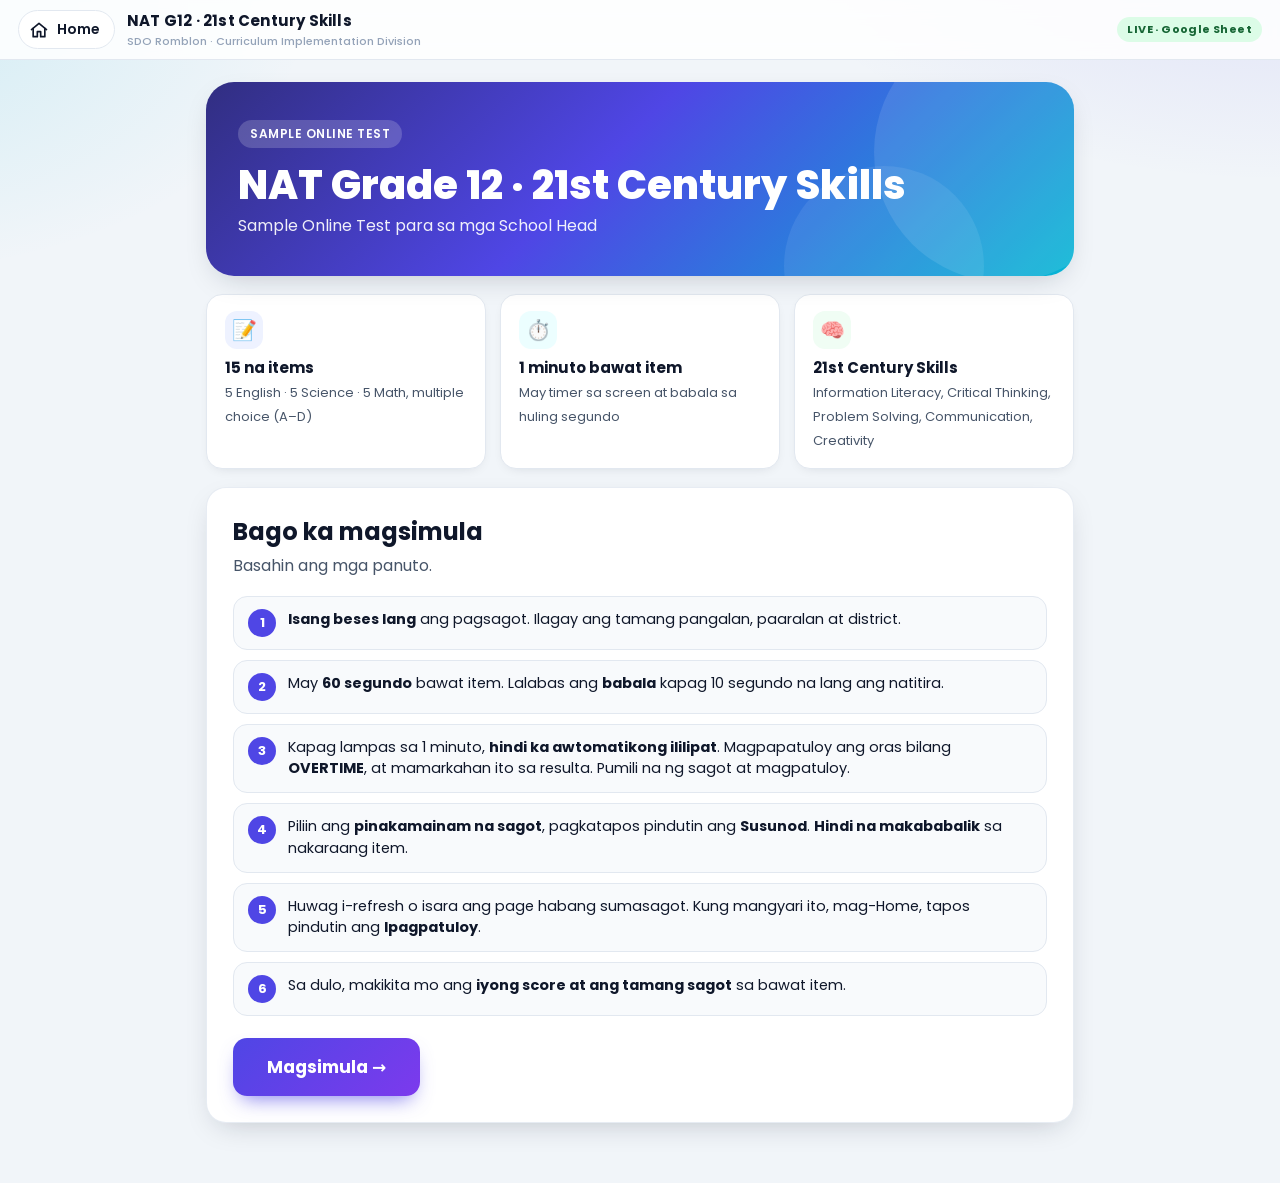
==== index.html @ 3cacc832 "Add files via upload" ====
<!doctype html>
<html lang="fil">
<head>
<meta charset="utf-8">
<meta name="viewport" content="width=device-width,initial-scale=1">
<title>NAT Grade 12 · 21st Century Skills — Sample Online Test</title>
<link rel="stylesheet" href="style.css">
</head>
<body>

<header class="topbar">
  <a class="home-btn" id="homeBtn" href="#" aria-label="Home">
    <svg viewBox="0 0 24 24" fill="none" stroke="currentColor" stroke-width="2" stroke-linecap="round" stroke-linejoin="round"><path d="M3 11.5 12 4l9 7.5"/><path d="M5 10v10h5v-6h4v6h5V10"/></svg>
    Home
  </a>
  <div class="brand">NAT G12 · 21st Century Skills<small id="evt"></small></div>
  <div class="spacer"></div>
  <span class="badge" id="modeBadge"></span>
</header>

<main class="wrap">

  <!-- ============ 1. INSTRUCTIONS (unang pahina) ============ -->
  <section id="s-intro">
    <div class="hero">
      <span class="tag" id="heroTag">SAMPLE ONLINE TEST</span>
      <h1 id="heroTitle"></h1>
      <p id="heroSub"></p>
    </div>

    <div class="grid3">
      <div class="mini"><div class="ico" style="background:#eef2ff">📝</div><b>15 na items</b><span>5 English · 5 Science · 5 Math, multiple choice (A–D)</span></div>
      <div class="mini"><div class="ico" style="background:#ecfeff">⏱️</div><b id="miniTime">1 minuto bawat item</b><span>May timer sa screen at babala sa huling segundo</span></div>
      <div class="mini"><div class="ico" style="background:#f0fdf4">🧠</div><b>21st Century Skills</b><span>Information Literacy, Critical Thinking, Problem Solving, Communication, Creativity</span></div>
    </div>

    <div class="card" style="margin-top:18px">
      <h2 style="margin:0 0 4px">Bago ka magsimula</h2>
      <p style="margin:0;color:var(--ink2)">Basahin ang mga panuto.</p>
      <ul class="rules">
        <li><i>1</i><div><b>Isang beses lang</b> ang pagsagot. Ilagay ang tamang pangalan, paaralan at district.</div></li>
        <li><i>2</i><div>May <b id="r60">60 segundo</b> bawat item. Lalabas ang <b>babala</b> kapag <span id="rWarn">10</span> segundo na lang ang natitira.</div></li>
        <li><i>3</i><div>Kapag lampas sa 1 minuto, <b>hindi ka awtomatikong ililipat</b>. Magpapatuloy ang oras bilang <b>OVERTIME</b>, at mamarkahan ito sa resulta. Pumili na ng sagot at magpatuloy.</div></li>
        <li><i>4</i><div>Piliin ang <b>pinakamainam na sagot</b>, pagkatapos pindutin ang <b>Susunod</b>. <b>Hindi na makababalik</b> sa nakaraang item.</div></li>
        <li><i>5</i><div>Huwag i-refresh o isara ang page habang sumasagot. Kung mangyari ito, mag-Home, tapos pindutin ang <b>Ipagpatuloy</b>.</div></li>
        <li><i>6</i><div>Sa dulo, makikita mo ang <b>iyong score at ang tamang sagot</b> sa bawat item.</div></li>
      </ul>

      <div id="resumeBox" class="hide" style="margin-top:18px;padding:16px;border-radius:16px;background:#fffbeb;border:1px solid #fde68a">
        <b>May hindi pa tapos na test:</b> <span id="resumeWho"></span>
        <div style="margin-top:10px;display:flex;gap:10px;flex-wrap:wrap">
          <button class="btn" id="btnResume">▶ Ipagpatuloy</button>
          <button class="btn ghost" id="btnDiscard">Magsimula ng bago</button>
        </div>
      </div>

      <div style="margin-top:22px"><button class="btn big" id="btnStart">Magsimula →</button></div>
    </div>
  </section>

  <!-- ============ 2. REGISTRATION ============ -->
  <section id="s-reg" class="hide">
    <div class="card">
      <h2 style="margin:0 0 4px">Sino ka?</h2>
      <p style="margin:0 0 6px;color:var(--ink2)">Gagamitin ito para sa buod ng resulta ng buong klase.</p>
      <div class="field"><label for="fName">Buong pangalan</label><input id="fName" autocomplete="name" placeholder="hal. Juan D. Dela Cruz"></div>
      <div class="field"><label for="fDistrict">District</label><select id="fDistrict"><option value="">— Pumili —</option></select></div>
      <div class="field"><label for="fSchool">Paaralan</label><input id="fSchool" placeholder="Pangalan ng paaralan"></div>
      <div class="err" id="regErr"></div>
      <div style="display:flex;gap:10px;margin-top:6px">
        <button class="btn ghost" id="btnBack">← Bumalik</button>
        <button class="btn green big" id="btnGo">Simulan ang test ▶</button>
      </div>
    </div>
  </section>

  <!-- ============ 3. TEST ============ -->
  <section id="s-test" class="hide">
    <div class="card">
      <div class="pips" id="pips"></div>
      <div class="thead">
        <span class="itemno" id="itemNo"></span>
        <span class="chip" id="chipSubj"></span>
        <div class="timer" id="timer">
          <div class="tlabel">Natitirang<br>oras</div>
          <div class="ring">
            <svg viewBox="0 0 80 80"><circle class="bg" cx="40" cy="40" r="34" fill="none" stroke-width="8"/><circle class="fg" id="ringFg" cx="40" cy="40" r="34" fill="none" stroke-width="8" stroke-linecap="round"/></svg>
            <div class="t" id="tText">1:00</div>
          </div>
        </div>
      </div>
      <div class="banner" id="banner"></div>
      <div class="skillrow" id="skillRow"></div>
      <div class="stem" id="stem"></div>
      <div class="opts" id="opts"></div>
      <div class="foot">
        <button class="btn" id="btnNext" disabled>Susunod →</button>
        <span class="hint" id="hint">Pumili muna ng sagot.</span>
      </div>
    </div>
  </section>

  <!-- ============ 4. RESULT ============ -->
  <section id="s-result" class="hide">
    <div class="card">
      <h2 style="margin:0 0 4px">Tapos na, <span id="resName"></span>! 🎉</h2>
      <p style="margin:0 0 18px;color:var(--ink2)">Naipadala na ang iyong sagot. Narito ang iyong score.</p>
      <div class="score">
        <div class="bigscore"><span id="resScore">0</span><small>/15</small></div>
        <div class="bars" id="resBars"></div>
      </div>
      <h3 style="margin:26px 0 4px">Ayon sa 21st Century Skill</h3>
      <div class="bars" id="resSkill"></div>
      <div style="margin-top:22px"><button class="btn ghost" id="btnNew">⌂ Tapos na, bumalik sa Home</button></div>
    </div>
    <h3 style="margin:26px 4px 0">Review: iyong sagot at ang tamang sagot</h3>
    <div id="review"></div>
  </section>
</main>

<div class="modal hide" id="mHome">
  <div class="box">
    <h3>Aalis ka ba sa test?</h3>
    <p style="margin:0;color:var(--ink2)">Tuloy pa rin ang takbo ng oras ng kasalukuyang item. Puwede kang bumalik at pindutin ang <b>Ipagpatuloy</b>.</p>
    <div class="row"><button class="btn ghost" id="mStay">Manatili</button><button class="btn" id="mLeave">Umalis</button></div>
  </div>
</div>

<script src="config.js"></script>
<script src="items.js"></script>
<script src="api.js"></script>
<script>
(function(){
  const C = window.CONFIG, ITEMS = window.ITEMS, N = ITEMS.length, KEY = "nat21_state_v1";
  const $ = id => document.getElementById(id);
  let st = null, tick = null, queue = Promise.resolve();

  /* ---------- setup ---------- */
  $("evt").textContent = C.EVENT;
  $("heroTitle").textContent = C.TITLE;
  $("heroSub").textContent = C.SUBTITLE;
  $("miniTime").textContent = (C.SECONDS_PER_ITEM === 60 ? "1 minuto" : C.SECONDS_PER_ITEM + " segundo") + " bawat item";
  $("r60").textContent = C.SECONDS_PER_ITEM + " segundo";
  $("rWarn").textContent = C.WARN_AT;
  const mb = $("modeBadge");
  mb.textContent = Api.mode === "live" ? "LIVE · Google Sheet" : "DEMO MODE";
  mb.className = "badge " + (Api.mode === "live" ? "live" : "demo");
  C.DISTRICTS.forEach(d => { const o = document.createElement("option"); o.value = o.textContent = d; $("fDistrict").appendChild(o); });

  function save(){ localStorage.setItem(KEY, JSON.stringify(st)); }
  function load(){ try { st = JSON.parse(localStorage.getItem(KEY) || "null"); } catch(e){ st = null; } }
  function show(id){
    ["s-intro","s-reg","s-test","s-result"].forEach(s => $(s).classList.toggle("hide", s !== id));
    window.scrollTo(0,0);
    if (id !== "s-test") stopTick();
  }
  function enqueue(ev){ queue = queue.then(() => Api.sendRetry(ev, 4)); return queue; }
  function progressEv(){
    return { event:"progress", id:st.id, current:st.idx, answers:st.answers, times:st.times, score:Api.scoreOf(st.answers).total };
  }

  /* ---------- intro / resume ---------- */
  function refreshIntro(){
    load();
    const box = $("resumeBox");
    if (st && st.phase === "test") {
      box.classList.remove("hide");
      $("resumeWho").textContent = st.name + " (item " + (st.idx+1) + " ng " + N + ")";
    } else if (st && st.phase === "done") {
      box.classList.remove("hide");
      $("resumeWho").textContent = st.name + " (tapos na, makikita ang resulta)";
      $("btnResume").textContent = "Tingnan ang resulta";
    } else box.classList.add("hide");
    show("s-intro");
  }
  $("btnStart").onclick = () => show("s-reg");
  $("btnBack").onclick = () => show("s-intro");
  $("btnDiscard").onclick = () => { localStorage.removeItem(KEY); st = null; $("btnResume").textContent = "▶ Ipagpatuloy"; refreshIntro(); };
  $("btnResume").onclick = () => { if (!st) return; if (st.phase === "done") renderResult(); else { show("s-test"); renderItem(); startTick(); } };
  $("btnNew").onclick = () => { localStorage.removeItem(KEY); st = null; $("btnResume").textContent = "▶ Ipagpatuloy"; refreshIntro(); };

  /* Home button: may kumpirmasyon habang nasa test */
  $("homeBtn").onclick = e => {
    e.preventDefault();
    if (!$("s-test").classList.contains("hide")) $("mHome").classList.remove("hide");
    else refreshIntro();
  };
  $("mStay").onclick = () => $("mHome").classList.add("hide");
  $("mLeave").onclick = () => { $("mHome").classList.add("hide"); refreshIntro(); };

  /* ---------- register & start ---------- */
  $("btnGo").onclick = () => {
    const name = $("fName").value.trim(), district = $("fDistrict").value, school = $("fSchool").value.trim();
    if (name.length < 3) return $("regErr").textContent = "Ilagay ang buong pangalan.";
    if (!district) return $("regErr").textContent = "Pumili ng district.";
    if (school.length < 3) return $("regErr").textContent = "Ilagay ang pangalan ng paaralan.";
    $("regErr").textContent = "";
    const id = "P" + Date.now().toString(36) + Math.random().toString(36).slice(2,6);
    st = { id, name, school, district, phase:"test", idx:0, answers:Array(N).fill(""), times:Array(N).fill(null), itemStart:Date.now(), startedAt:Date.now() };
    save();
    enqueue({ event:"register", id, name, school, district });
    enqueue(progressEv());
    show("s-test"); renderItem(); startTick();
  };

  /* ---------- render item ---------- */
  function renderItem(){
    const i = st.idx, it = ITEMS[i];
    $("pips").innerHTML = ITEMS.map((_, k) => `<div class="pip ${k < i ? "done" : k === i ? "cur" : ""}"></div>`).join("");
    $("itemNo").textContent = `Item ${i+1} ng ${N}`;
    const cs = $("chipSubj"); cs.textContent = it.subject === "Math" ? "Mathematics" : it.subject; cs.className = "chip " + it.subject;
    $("skillRow").innerHTML = `<span class="chip soft">21st Century Skill: ${it.skill}</span><span class="chip soft">Sub-skill: ${it.subskill}</span><span class="chip soft">Content: ${it.content}</span>`;
    $("stem").innerHTML = it.stem;
    $("opts").innerHTML = it.options.map((t, k) => {
      const L = "ABCD"[k];
      return `<button class="opt ${st.answers[i] === L ? "sel" : ""}" data-l="${L}"><span class="L">${L}</span><span>${t}</span></button>`;
    }).join("");
    document.querySelectorAll(".opt").forEach(b => b.onclick = () => choose(b.dataset.l));
    const last = i === N - 1;
    $("btnNext").textContent = last ? "Isumite ang test ✓" : "Susunod →";
    $("btnNext").disabled = !st.answers[i];
    $("hint").textContent = st.answers[i] ? "Puwede mo pang baguhin ang sagot bago pindutin ang Susunod." : "Pumili muna ng sagot.";
    tickOnce();
  }

  function choose(L){
    st.answers[st.idx] = L; save();
    document.querySelectorAll(".opt").forEach(b => b.classList.toggle("sel", b.dataset.l === L));
    $("btnNext").disabled = false;
    $("hint").textContent = "Puwede mo pang baguhin ang sagot bago pindutin ang Susunod.";
    enqueue(progressEv());              // para makita agad sa live dashboard
  }

  $("btnNext").onclick = () => {
    if (!st.answers[st.idx]) return;
    const i = st.idx;
    st.times[i] = Math.round((Date.now() - st.itemStart) / 1000);
    if (i === N - 1) return finish();
    st.idx++; st.itemStart = Date.now(); save();
    enqueue(progressEv());
    renderItem();
  };

  /* ---------- timer ---------- */
  function startTick(){ stopTick(); tick = setInterval(tickOnce, 250); }
  function stopTick(){ if (tick) clearInterval(tick); tick = null; }
  function fmt(s){ s = Math.max(0, s); return Math.floor(s/60) + ":" + String(s%60).padStart(2,"0"); }
  function tickOnce(){
    if (!st || st.phase !== "test") return;
    const total = C.SECONDS_PER_ITEM;
    const elapsed = (Date.now() - st.itemStart) / 1000;
    const left = Math.ceil(total - elapsed);
    const box = $("timer"), banner = $("banner"), txt = $("tText"), fg = $("ringFg");
    const CIRC = 2 * Math.PI * 34;
    fg.style.strokeDasharray = CIRC;
    fg.style.strokeDashoffset = CIRC * (1 - Math.max(0, Math.min(1, (total - elapsed) / total)));
    box.classList.remove("caution","warn","over");
    banner.className = "banner";
    if (left > C.CAUTION_AT) { txt.textContent = fmt(left); banner.textContent = ""; }
    else if (left > C.WARN_AT) {
      box.classList.add("caution"); txt.textContent = fmt(left);
      banner.className = "banner caution"; banner.textContent = "⏳ Malapit nang maubos ang 1 minuto para sa item na ito.";
    } else if (left > 0) {
      box.classList.add("warn"); txt.textContent = fmt(left);
      banner.className = "banner warn"; banner.textContent = "⏰ " + left + " segundo na lang! Pumili na ng sagot.";
    } else {
      box.classList.add("over"); txt.textContent = "+" + Math.round(-left);
      banner.className = "banner over"; banner.textContent = "⚠️ OVERTIME: lampas na sa " + total + " segundo. Pumili ng sagot at pindutin ang Susunod.";
    }
  }

  /* ---------- finish & result ---------- */
  function finish(){
    stopTick();
    const sc = Api.scoreOf(st.answers);
    st.phase = "done"; st.score = sc.total; st.by = sc.by;
    st.totalSecs = st.times.reduce((a, b) => a + (b || 0), 0);
    save();
    enqueue({ event:"finish", id:st.id, answers:st.answers, times:st.times, score:sc.total,
              eng:sc.by.English, sci:sc.by.Science, math:sc.by.Math, totalSecs:st.totalSecs });
    renderResult();
  }

  function barHTML(label, val, max, color){
    const pct = Math.round(val / max * 100);
    return `<div class="bar"><div class="lbl"><span>${label}</span><span>${val}/${max} · ${pct}%</span></div><div class="tr"><div class="fl" style="width:${pct}%;background:${color}"></div></div></div>`;
  }
  function renderResult(){
    show("s-result");
    $("resName").textContent = st.name.split(" ")[0];
    const sc = Api.scoreOf(st.answers);
    $("resScore").textContent = sc.total;
    const col = { English:"var(--eng)", Science:"var(--sci)", Math:"var(--mat)" };
    $("resBars").innerHTML = window.SUBJECTS.map(s => barHTML(s === "Math" ? "Mathematics" : s, sc.by[s], ITEMS.filter(x => x.subject === s).length, col[s])).join("");
    const skills = {};
    ITEMS.forEach((it, i) => { const k = skills[it.skill] = skills[it.skill] || { c:0, n:0 }; k.n++; if (st.answers[i] === it.key) k.c++; });
    $("resSkill").innerHTML = Object.keys(skills).map(k => barHTML(k, skills[k].c, skills[k].n, "var(--brand)")).join("");
    $("review").innerHTML = ITEMS.map((it, i) => {
      const a = st.answers[i], ok = a === it.key, t = st.times[i];
      const ot = t != null && t > C.SECONDS_PER_ITEM;
      const txt = L => L ? `${L}. ${it.options["ABCD".indexOf(L)]}` : "(walang sagot)";
      return `<div class="rev ${ok ? "ok" : "no"}"><h4><span class="chip ${it.subject}">${it.subject}</span> Item ${i+1} · ${it.skill}
        <span class="tag ${ok ? "ok" : "no"}">${ok ? "TAMA" : "MALI"}</span>${ot ? `<span class="tag ot">OVERTIME ${t}s</span>` : (t != null ? `<span class="tag" style="background:#eef2ff;color:#3730a3">${t}s</span>` : "")}</h4>
        <p><b>Tanong:</b> ${it.q}</p>
        <p><b>Sagot mo:</b> ${txt(a)}</p>
        ${ok ? "" : `<p><b>Tamang sagot:</b> ${txt(it.key)}</p>`}
        <div class="why">💡 ${it.why}</div></div>`;
    }).join("");
  }

  refreshIntro();
})();
</script>
</body>
</html>
---- style.css ----
@import url('https://fonts.googleapis.com/css2?family=Poppins:wght@400;500;600;700;800&display=swap');

:root{
  --ink:#0f172a; --ink2:#475569; --mute:#94a3b8; --line:#e2e8f0; --bg:#f1f5f9; --card:#ffffff;
  --brand:#4f46e5; --brand2:#06b6d4; --ok:#16a34a; --bad:#dc2626; --warn:#f59e0b;
  --eng:#7c3aed; --sci:#0d9488; --mat:#ea580c;
  --r:20px; --shadow:0 10px 30px -12px rgba(15,23,42,.25);
}
*{box-sizing:border-box}
html,body{margin:0}
body{font-family:'Poppins',system-ui,-apple-system,'Segoe UI',Roboto,sans-serif;color:var(--ink);background:var(--bg);
  background-image:radial-gradient(900px 500px at 100% -10%,rgba(79,70,229,.14),transparent 60%),radial-gradient(800px 500px at -10% 0%,rgba(6,182,212,.14),transparent 55%);
  min-height:100vh;line-height:1.5}
button{font-family:inherit;cursor:pointer}
.hide{display:none!important}

/* ---------- top bar ---------- */
.topbar{position:sticky;top:0;z-index:30;display:flex;align-items:center;gap:12px;padding:10px 18px;
  background:rgba(255,255,255,.85);backdrop-filter:blur(10px);border-bottom:1px solid var(--line)}
.home-btn{display:inline-flex;align-items:center;gap:8px;border:1px solid var(--line);background:#fff;color:var(--ink);
  padding:8px 14px 8px 10px;border-radius:999px;font-weight:600;font-size:14px;text-decoration:none;transition:.15s}
.home-btn:hover{background:var(--brand);color:#fff;border-color:var(--brand)}
.home-btn svg{width:20px;height:20px}
.brand{font-weight:700;font-size:15px;color:var(--ink);letter-spacing:.2px}
.brand small{display:block;font-weight:500;color:var(--mute);font-size:11px;letter-spacing:0}
.spacer{flex:1}
.badge{font-size:11px;font-weight:700;padding:4px 10px;border-radius:999px;letter-spacing:.4px}
.badge.demo{background:#fef3c7;color:#92400e}
.badge.live{background:#dcfce7;color:#166534}

.wrap{max-width:900px;margin:0 auto;padding:22px 16px 60px}
.card{background:var(--card);border-radius:var(--r);box-shadow:var(--shadow);padding:26px;border:1px solid rgba(226,232,240,.8)}

/* ---------- hero ---------- */
.hero{position:relative;overflow:hidden;border-radius:28px;padding:38px 32px;color:#fff;
  background:linear-gradient(135deg,#312e81 0%,#4f46e5 45%,#06b6d4 100%);box-shadow:var(--shadow)}
.hero:after{content:"";position:absolute;right:-60px;top:-60px;width:260px;height:260px;border-radius:50%;background:rgba(255,255,255,.1)}
.hero:before{content:"";position:absolute;right:90px;bottom:-90px;width:200px;height:200px;border-radius:50%;background:rgba(255,255,255,.08)}
.hero .tag{display:inline-block;background:rgba(255,255,255,.18);padding:5px 12px;border-radius:999px;font-size:12px;font-weight:600;letter-spacing:.5px}
.hero h1{margin:14px 0 6px;font-size:clamp(26px,5vw,40px);line-height:1.15;font-weight:800}
.hero p{margin:0;opacity:.92;max-width:560px}

.grid3{display:grid;grid-template-columns:repeat(auto-fit,minmax(210px,1fr));gap:14px;margin-top:18px}
.mini{background:#fff;border-radius:16px;padding:16px 18px;border:1px solid var(--line);box-shadow:0 4px 14px -8px rgba(15,23,42,.2)}
.mini .ico{width:38px;height:38px;border-radius:12px;display:grid;place-items:center;font-size:20px;margin-bottom:8px}
.mini b{display:block;font-size:15px}
.mini span{font-size:13px;color:var(--ink2)}

.rules{margin:18px 0 0;padding:0;list-style:none;display:grid;gap:10px}
.rules li{display:flex;gap:12px;align-items:flex-start;padding:12px 14px;border-radius:14px;background:#f8fafc;border:1px solid var(--line);font-size:14.5px}
.rules li i{font-style:normal;flex:0 0 28px;height:28px;border-radius:50%;background:var(--brand);color:#fff;display:grid;place-items:center;font-weight:700;font-size:13px}

.btn{border:0;border-radius:14px;padding:14px 26px;font-size:16px;font-weight:700;color:#fff;
  background:linear-gradient(135deg,var(--brand),#7c3aed);box-shadow:0 10px 20px -8px rgba(79,70,229,.7);transition:.15s}
.btn:hover{transform:translateY(-1px)}
.btn:disabled{background:#cbd5e1;box-shadow:none;cursor:not-allowed;transform:none}
.btn.ghost{background:#fff;color:var(--ink);border:1px solid var(--line);box-shadow:none}
.btn.big{padding:16px 34px;font-size:17px}
.btn.green{background:linear-gradient(135deg,#16a34a,#0d9488);box-shadow:0 10px 20px -8px rgba(22,163,74,.7)}

/* ---------- form ---------- */
.field{margin:14px 0}
.field label{display:block;font-weight:600;font-size:14px;margin-bottom:6px}
.field input,.field select{width:100%;padding:13px 14px;font:inherit;border:1.5px solid var(--line);border-radius:12px;background:#fff;color:var(--ink)}
.field input:focus,.field select:focus{outline:none;border-color:var(--brand);box-shadow:0 0 0 4px rgba(79,70,229,.15)}
.err{color:var(--bad);font-size:13px;margin-top:6px;min-height:18px}

/* ---------- test ---------- */
.pips{display:flex;gap:5px;margin-bottom:14px}
.pip{flex:1;height:7px;border-radius:99px;background:#dbe3ee}
.pip.done{background:var(--brand)}
.pip.cur{background:var(--brand2);box-shadow:0 0 0 3px rgba(6,182,212,.25)}
.thead{display:flex;align-items:center;gap:14px;flex-wrap:wrap;margin-bottom:6px}
.chip{display:inline-block;padding:5px 12px;border-radius:999px;font-size:12px;font-weight:700;color:#fff}
.chip.English{background:var(--eng)} .chip.Science{background:var(--sci)} .chip.Math{background:var(--mat)}
.chip.soft{background:#eef2ff;color:#3730a3;font-weight:600}
.itemno{font-weight:700;color:var(--ink2);font-size:14px}

.timer{margin-left:auto;display:flex;align-items:center;gap:10px}
.ring{position:relative;width:74px;height:74px}
.ring svg{width:74px;height:74px;transform:rotate(-90deg)}
.ring .bg{stroke:#e2e8f0}
.ring .fg{stroke:var(--ok);transition:stroke-dashoffset .25s linear,stroke .3s}
.ring .t{position:absolute;inset:0;display:grid;place-items:center;font-weight:800;font-size:17px;font-variant-numeric:tabular-nums}
.timer.caution .fg{stroke:var(--warn)} .timer.caution .t{color:#b45309}
.timer.warn .fg{stroke:var(--bad)} .timer.warn .t{color:var(--bad)} .timer.warn .ring{animation:pulse .7s infinite}
.timer.over .fg{stroke:var(--bad)} .timer.over .t{color:#fff;background:var(--bad);border-radius:50%;font-size:14px}
@keyframes pulse{0%,100%{transform:scale(1)}50%{transform:scale(1.09)}}
.tlabel{font-size:11px;font-weight:600;color:var(--mute);text-transform:uppercase;letter-spacing:.5px;text-align:right}

.banner{position:fixed;left:50%;bottom:22px;transform:translateX(-50%);z-index:40;width:min(680px,calc(100vw - 28px));text-align:center;
  padding:14px 18px;border-radius:16px;font-weight:700;font-size:15px;display:none;box-shadow:0 16px 36px -12px rgba(15,23,42,.45)}
.banner.caution{display:block;background:#fffbeb;color:#92400e;border:1px solid #fde68a}
.banner.warn{display:block;background:#fef2f2;color:#991b1b;border:1px solid #fecaca;animation:shake .5s}
.banner.over{display:block;background:#7f1d1d;color:#fff}
@keyframes shake{0%,100%{margin-left:0}25%{margin-left:-6px}75%{margin-left:6px}}

.skillrow{display:flex;gap:8px;flex-wrap:wrap;margin:12px 0 4px}
.stem{font-size:16.5px;margin-top:8px}
.stem p{margin:10px 0}
.stem .q{font-weight:700}
.stem blockquote{margin:12px 0;padding:12px 16px;border-left:4px solid var(--brand2);background:#f0f9ff;border-radius:0 12px 12px 0;font-style:italic}
.stem .two{display:grid;grid-template-columns:1fr 1fr;gap:12px}
.stem .two>div{background:#f8fafc;border:1px solid var(--line);border-radius:14px;padding:6px 14px}
@media(max-width:640px){.stem .two{grid-template-columns:1fr}}
table.dt{border-collapse:collapse;width:100%;margin:10px 0;font-size:14px;display:block;overflow-x:auto}
table.dt th{background:#eef2ff;color:#3730a3;text-align:left;padding:8px 10px;font-weight:700;white-space:nowrap}
table.dt td{padding:8px 10px;border-top:1px solid var(--line)}
table.dt.tight td,table.dt.tight th{text-align:center;padding:7px 8px}
table.dt.tight td:first-child,table.dt.tight th:first-child{text-align:left;font-weight:600}

.opts{display:grid;gap:10px;margin-top:16px}
.opt{display:flex;gap:14px;align-items:flex-start;text-align:left;width:100%;padding:14px 16px;border:2px solid var(--line);border-radius:16px;background:#fff;font-size:15.5px;color:var(--ink);transition:.12s}
.opt:hover{border-color:#a5b4fc;background:#f8faff}
.opt .L{flex:0 0 34px;height:34px;border-radius:50%;display:grid;place-items:center;font-weight:800;background:#eef2ff;color:#3730a3}
.opt.sel{border-color:var(--brand);background:#eef2ff;box-shadow:0 0 0 4px rgba(79,70,229,.14)}
.opt.sel .L{background:var(--brand);color:#fff}
.foot{display:flex;align-items:center;gap:12px;margin-top:20px}
.foot .hint{font-size:13px;color:var(--mute)}

/* ---------- result ---------- */
.score{display:flex;align-items:center;gap:26px;flex-wrap:wrap}
.bigscore{font-size:74px;font-weight:800;line-height:1;background:linear-gradient(135deg,var(--brand),var(--brand2));-webkit-background-clip:text;background-clip:text;color:transparent}
.bigscore small{font-size:28px;color:var(--mute);-webkit-text-fill-color:var(--mute)}
.bars{flex:1;min-width:240px;display:grid;gap:10px}
.bar .lbl{display:flex;justify-content:space-between;font-size:13px;font-weight:600;margin-bottom:4px}
.bar .tr{height:12px;border-radius:99px;background:#e2e8f0;overflow:hidden}
.bar .fl{height:100%;border-radius:99px}
.rev{margin-top:14px;border:1px solid var(--line);border-radius:16px;padding:14px 16px;background:#fff}
.rev.ok{border-left:6px solid var(--ok)} .rev.no{border-left:6px solid var(--bad)}
.rev h4{margin:0 0 4px;font-size:14px;display:flex;gap:8px;align-items:center;flex-wrap:wrap}
.rev p{margin:4px 0;font-size:14px;color:var(--ink2)}
.rev .why{background:#f8fafc;border-radius:10px;padding:8px 12px;margin-top:6px}
.tag{font-size:11px;font-weight:700;padding:3px 9px;border-radius:99px}
.tag.ok{background:#dcfce7;color:#166534} .tag.no{background:#fee2e2;color:#991b1b} .tag.ot{background:#fef3c7;color:#92400e}

/* ---------- modal ---------- */
.modal{position:fixed;inset:0;background:rgba(15,23,42,.55);display:grid;place-items:center;z-index:100;padding:16px}
.modal .box{background:#fff;border-radius:22px;padding:26px;max-width:420px;width:100%;box-shadow:var(--shadow)}
.modal h3{margin:0 0 8px}
.modal .row{display:flex;gap:10px;justify-content:flex-end;margin-top:18px}
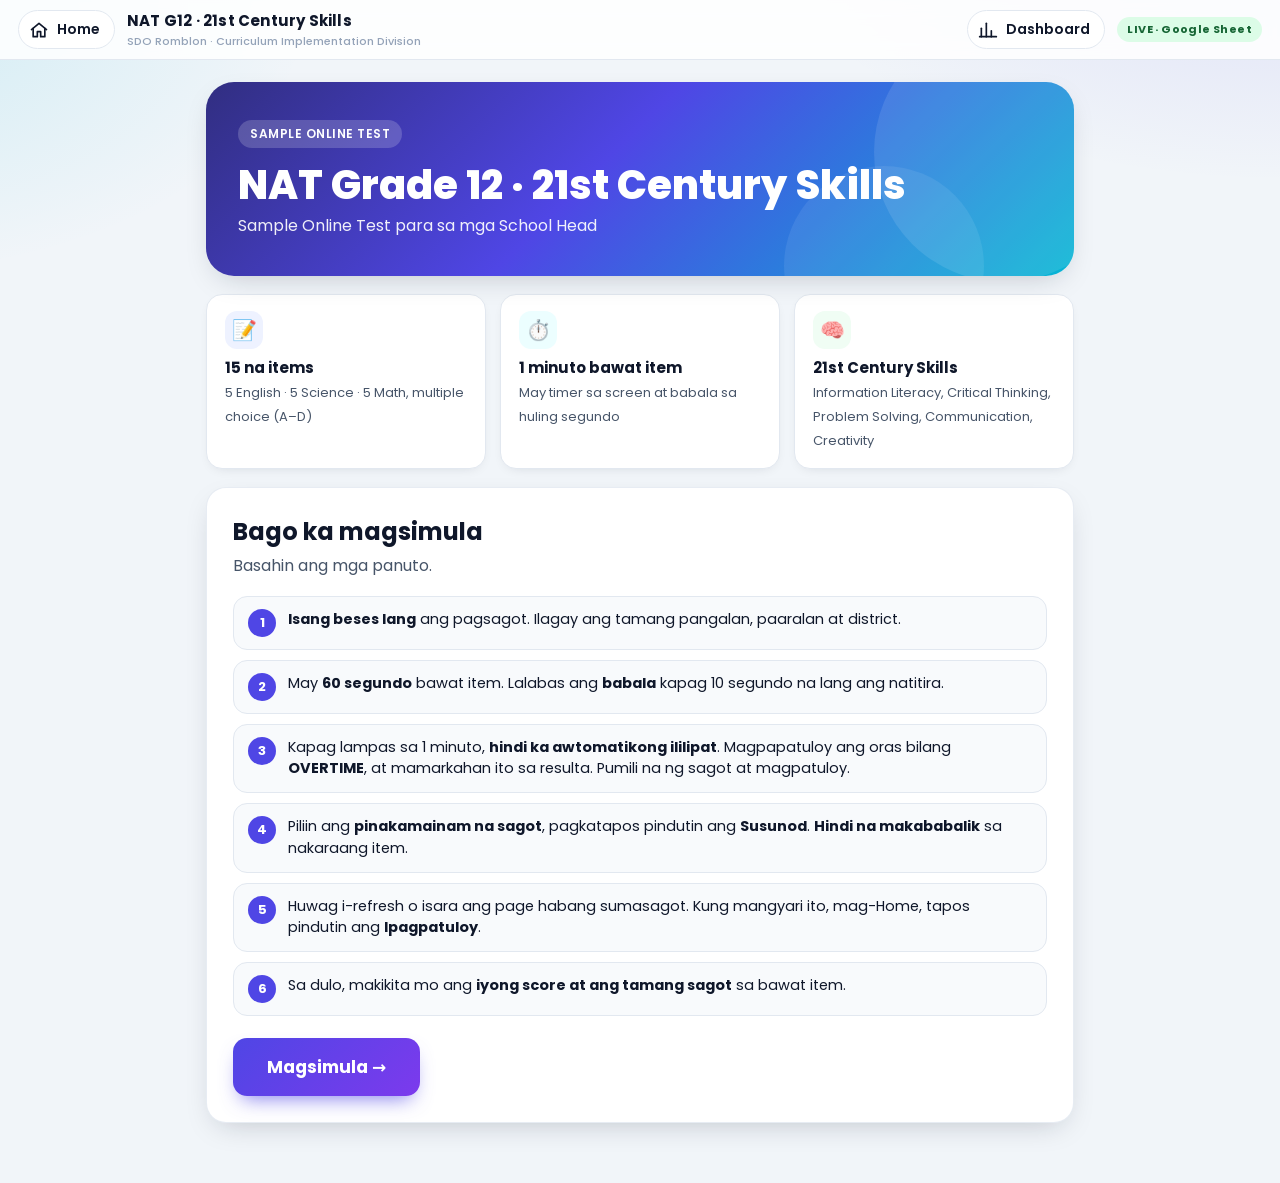
==== commit ac158b55: "Add files via upload" ====
--- a/index.html
+++ b/index.html
@@ -15,6 +15,10 @@
   </a>
   <div class="brand">NAT G12 · 21st Century Skills<small id="evt"></small></div>
   <div class="spacer"></div>
+  <a class="home-btn" id="facBtn" href="dashboard.html" title="Para sa facilitator (may PIN)">
+    <svg viewBox="0 0 24 24" fill="none" stroke="currentColor" stroke-width="2" stroke-linecap="round" stroke-linejoin="round"><path d="M4 20V10"/><path d="M10 20V4"/><path d="M16 20v-7"/><path d="M22 20H2"/></svg>
+    Dashboard
+  </a>
   <span class="badge" id="modeBadge"></span>
 </header>
 
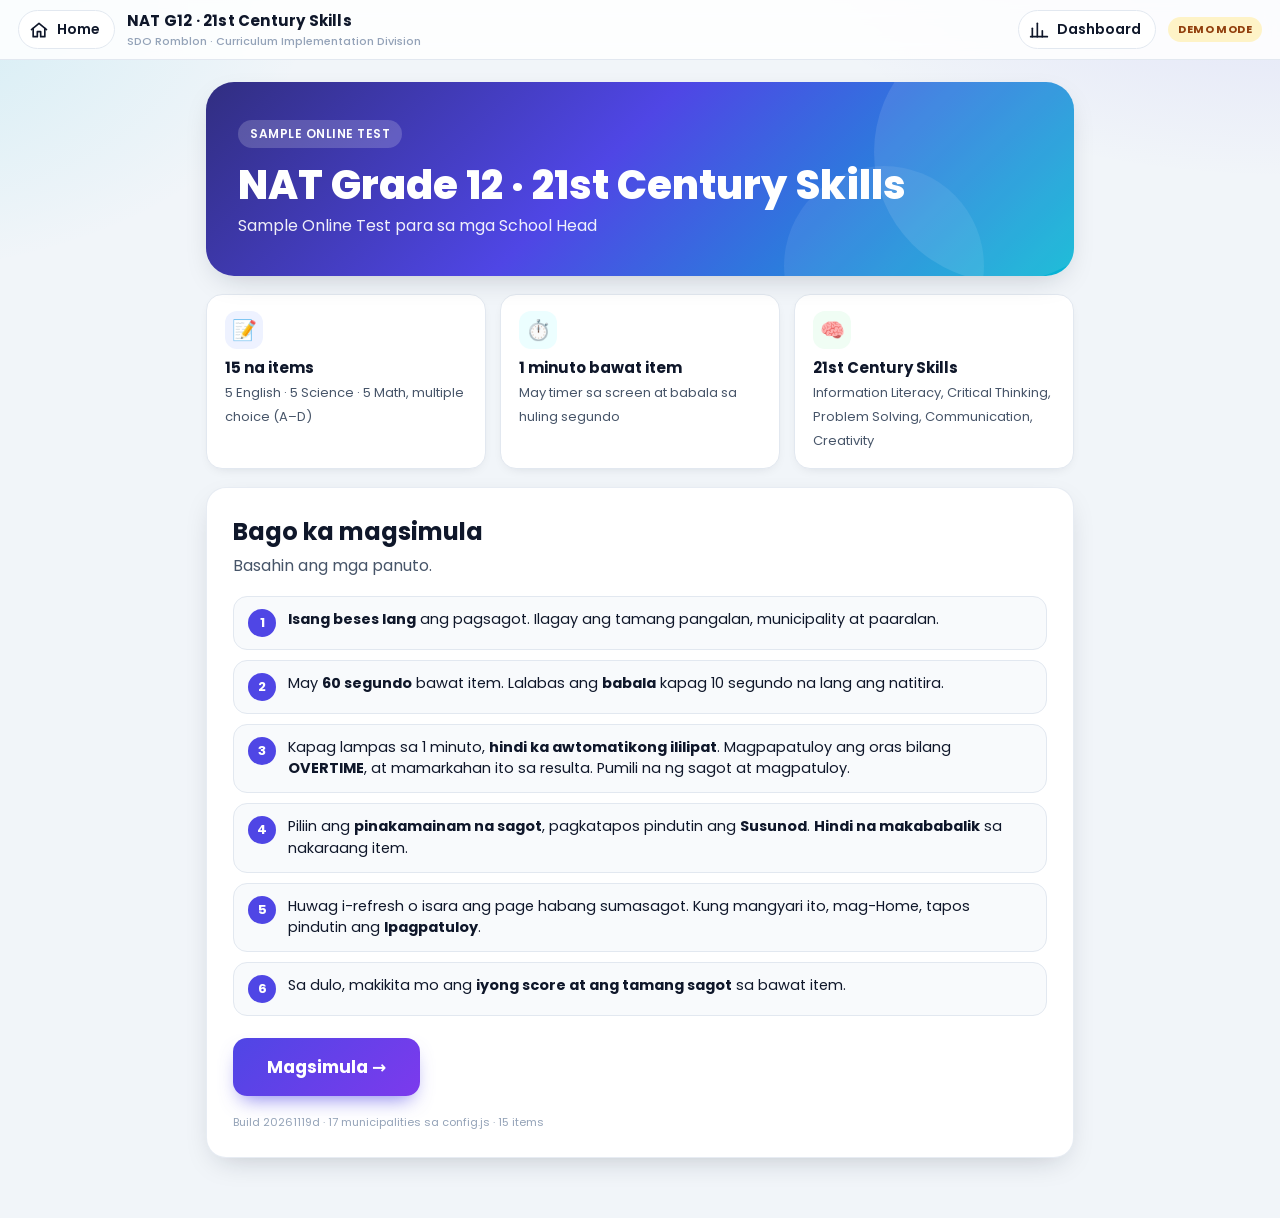
==== commit 263b3ae9: "Add files via upload" ====
--- a/index.html
+++ b/index.html
@@ -4,7 +4,7 @@
 <meta charset="utf-8">
 <meta name="viewport" content="width=device-width,initial-scale=1">
 <title>NAT Grade 12 · 21st Century Skills — Sample Online Test</title>
-<link rel="stylesheet" href="style.css">
+<link rel="stylesheet" href="style.css?v=20261119d">
 </head>
 <body>
 
@@ -42,7 +42,7 @@
       <h2 style="margin:0 0 4px">Bago ka magsimula</h2>
       <p style="margin:0;color:var(--ink2)">Basahin ang mga panuto.</p>
       <ul class="rules">
-        <li><i>1</i><div><b>Isang beses lang</b> ang pagsagot. Ilagay ang tamang pangalan, paaralan at district.</div></li>
+        <li><i>1</i><div><b>Isang beses lang</b> ang pagsagot. Ilagay ang tamang pangalan, municipality at paaralan.</div></li>
         <li><i>2</i><div>May <b id="r60">60 segundo</b> bawat item. Lalabas ang <b>babala</b> kapag <span id="rWarn">10</span> segundo na lang ang natitira.</div></li>
         <li><i>3</i><div>Kapag lampas sa 1 minuto, <b>hindi ka awtomatikong ililipat</b>. Magpapatuloy ang oras bilang <b>OVERTIME</b>, at mamarkahan ito sa resulta. Pumili na ng sagot at magpatuloy.</div></li>
         <li><i>4</i><div>Piliin ang <b>pinakamainam na sagot</b>, pagkatapos pindutin ang <b>Susunod</b>. <b>Hindi na makababalik</b> sa nakaraang item.</div></li>
@@ -59,6 +59,7 @@
       </div>
 
       <div style="margin-top:22px"><button class="btn big" id="btnStart">Magsimula →</button></div>
+      <p id="verTag" style="margin:18px 0 0;font-size:11px;color:#94a3b8"></p>
     </div>
   </section>
 
@@ -66,9 +67,9 @@
   <section id="s-reg" class="hide">
     <div class="card">
       <h2 style="margin:0 0 4px">Sino ka?</h2>
-      <p style="margin:0 0 6px;color:var(--ink2)">Gagamitin ito para sa buod ng resulta ng buong klase.</p>
+      <p style="margin:0 0 6px;color:var(--ink2)">Gagamitin ito para sa buod ng resulta ng buong klase, ayon sa municipality.</p>
       <div class="field"><label for="fName">Buong pangalan</label><input id="fName" autocomplete="name" placeholder="hal. Juan D. Dela Cruz"></div>
-      <div class="field"><label for="fDistrict">District</label><select id="fDistrict"><option value="">— Pumili —</option></select></div>
+      <div class="field"><label for="fDistrict">Municipality</label><select id="fDistrict"><option value="">— Pumili ng municipality —</option></select></div>
       <div class="field"><label for="fSchool">Paaralan</label><input id="fSchool" placeholder="Pangalan ng paaralan"></div>
       <div class="err" id="regErr"></div>
       <div style="display:flex;gap:10px;margin-top:6px">
@@ -130,9 +131,9 @@
   </div>
 </div>
 
-<script src="config.js"></script>
-<script src="items.js"></script>
-<script src="api.js"></script>
+<script src="config.js?v=20261119d"></script>
+<script src="items.js?v=20261119d"></script>
+<script src="api.js?v=20261119d"></script>
 <script>
 (function(){
   const C = window.CONFIG, ITEMS = window.ITEMS, N = ITEMS.length, KEY = "nat21_state_v1";
@@ -149,6 +150,7 @@
   const mb = $("modeBadge");
   mb.textContent = Api.mode === "live" ? "LIVE · Google Sheet" : "DEMO MODE";
   mb.className = "badge " + (Api.mode === "live" ? "live" : "demo");
+  $("verTag").textContent = "Build 20261119d · " + C.DISTRICTS.length + " municipalities sa config.js · " + window.ITEMS.length + " items";
   C.DISTRICTS.forEach(d => { const o = document.createElement("option"); o.value = o.textContent = d; $("fDistrict").appendChild(o); });
 
   function save(){ localStorage.setItem(KEY, JSON.stringify(st)); }
@@ -196,7 +198,7 @@
   $("btnGo").onclick = () => {
     const name = $("fName").value.trim(), district = $("fDistrict").value, school = $("fSchool").value.trim();
     if (name.length < 3) return $("regErr").textContent = "Ilagay ang buong pangalan.";
-    if (!district) return $("regErr").textContent = "Pumili ng district.";
+    if (!district) return $("regErr").textContent = "Pumili ng municipality.";
     if (school.length < 3) return $("regErr").textContent = "Ilagay ang pangalan ng paaralan.";
     $("regErr").textContent = "";
     const id = "P" + Date.now().toString(36) + Math.random().toString(36).slice(2,6);
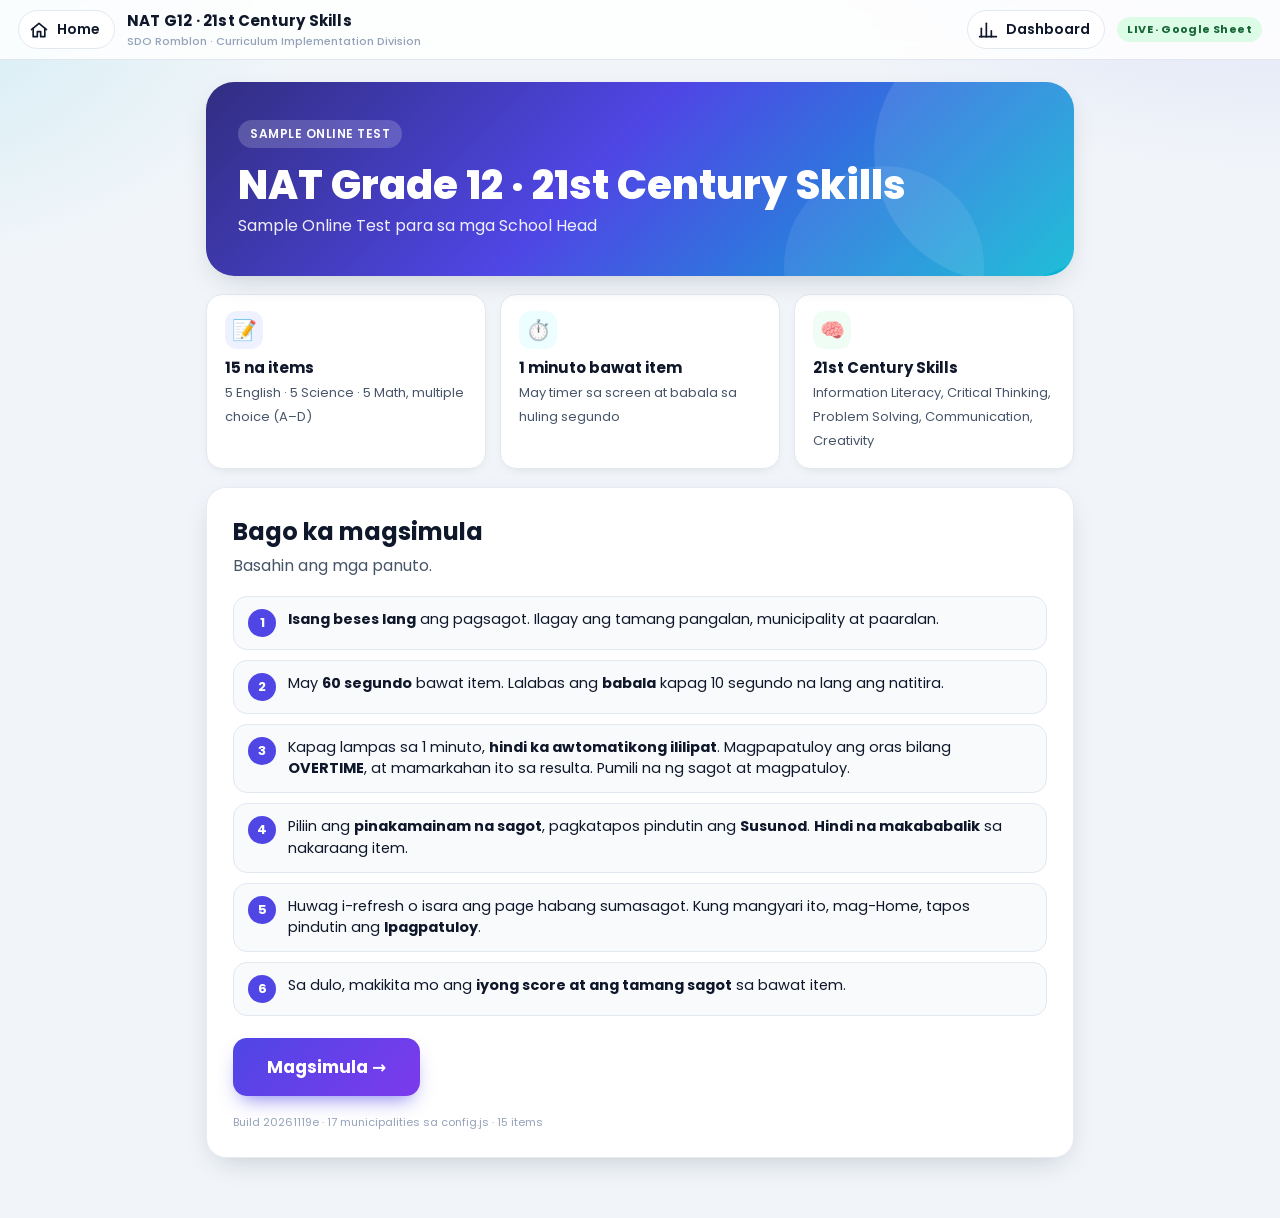
==== commit 574a1586: "Add files via upload" ====
--- a/index.html
+++ b/index.html
@@ -4,7 +4,7 @@
 <meta charset="utf-8">
 <meta name="viewport" content="width=device-width,initial-scale=1">
 <title>NAT Grade 12 · 21st Century Skills — Sample Online Test</title>
-<link rel="stylesheet" href="style.css?v=20261119d">
+<link rel="stylesheet" href="style.css?v=20261119e">
 </head>
 <body>
 
@@ -131,9 +131,9 @@
   </div>
 </div>
 
-<script src="config.js?v=20261119d"></script>
-<script src="items.js?v=20261119d"></script>
-<script src="api.js?v=20261119d"></script>
+<script src="config.js?v=20261119e"></script>
+<script src="items.js?v=20261119e"></script>
+<script src="api.js?v=20261119e"></script>
 <script>
 (function(){
   const C = window.CONFIG, ITEMS = window.ITEMS, N = ITEMS.length, KEY = "nat21_state_v1";
@@ -150,7 +150,7 @@
   const mb = $("modeBadge");
   mb.textContent = Api.mode === "live" ? "LIVE · Google Sheet" : "DEMO MODE";
   mb.className = "badge " + (Api.mode === "live" ? "live" : "demo");
-  $("verTag").textContent = "Build 20261119d · " + C.DISTRICTS.length + " municipalities sa config.js · " + window.ITEMS.length + " items";
+  $("verTag").textContent = "Build 20261119e · " + C.DISTRICTS.length + " municipalities sa config.js · " + window.ITEMS.length + " items";
   C.DISTRICTS.forEach(d => { const o = document.createElement("option"); o.value = o.textContent = d; $("fDistrict").appendChild(o); });
 
   function save(){ localStorage.setItem(KEY, JSON.stringify(st)); }
@@ -162,12 +162,25 @@
   }
   function enqueue(ev){ queue = queue.then(() => Api.sendRetry(ev, 4)); return queue; }
   function progressEv(){
-    return { event:"progress", id:st.id, current:st.idx, answers:st.answers, times:st.times, score:Api.scoreOf(st.answers).total };
+    return { event:"progress", id:st.id, name:st.name, school:st.school, district:st.district, current:st.idx, answers:st.answers, times:st.times, score:Api.scoreOf(st.answers).total };
   }
 
   /* ---------- intro / resume ---------- */
+  /* Ipadala ulit sa Google Sheet ang mga sagot na hindi pa nakarating (hal. sinagutan bago naka-set ang URL) */
+  function resyncIfNeeded(){
+    if (Api.mode !== "live" || !st || st.liveSent) return;
+    st.liveSent = true; save();
+    enqueue({ event:"register", id:st.id, name:st.name, school:st.school, district:st.district });
+    if (st.phase === "done") {
+      const sc = Api.scoreOf(st.answers);
+      enqueue({ event:"finish", id:st.id, name:st.name, school:st.school, district:st.district, answers:st.answers, times:st.times,
+                score:sc.total, eng:sc.by.English, sci:sc.by.Science, math:sc.by.Math,
+                totalSecs:st.times.reduce((a, b) => a + (b || 0), 0) });
+    } else enqueue(progressEv());
+  }
+
   function refreshIntro(){
-    load();
+    load(); resyncIfNeeded();
     const box = $("resumeBox");
     if (st && st.phase === "test") {
       box.classList.remove("hide");
@@ -203,7 +216,7 @@
     $("regErr").textContent = "";
     const id = "P" + Date.now().toString(36) + Math.random().toString(36).slice(2,6);
     st = { id, name, school, district, phase:"test", idx:0, answers:Array(N).fill(""), times:Array(N).fill(null), itemStart:Date.now(), startedAt:Date.now() };
-    save();
+    st.liveSent = true; save();
     enqueue({ event:"register", id, name, school, district });
     enqueue(progressEv());
     show("s-test"); renderItem(); startTick();
@@ -282,7 +295,7 @@
     st.phase = "done"; st.score = sc.total; st.by = sc.by;
     st.totalSecs = st.times.reduce((a, b) => a + (b || 0), 0);
     save();
-    enqueue({ event:"finish", id:st.id, answers:st.answers, times:st.times, score:sc.total,
+    enqueue({ event:"finish", id:st.id, name:st.name, school:st.school, district:st.district, answers:st.answers, times:st.times, score:sc.total,
               eng:sc.by.English, sci:sc.by.Science, math:sc.by.Math, totalSecs:st.totalSecs });
     renderResult();
   }
